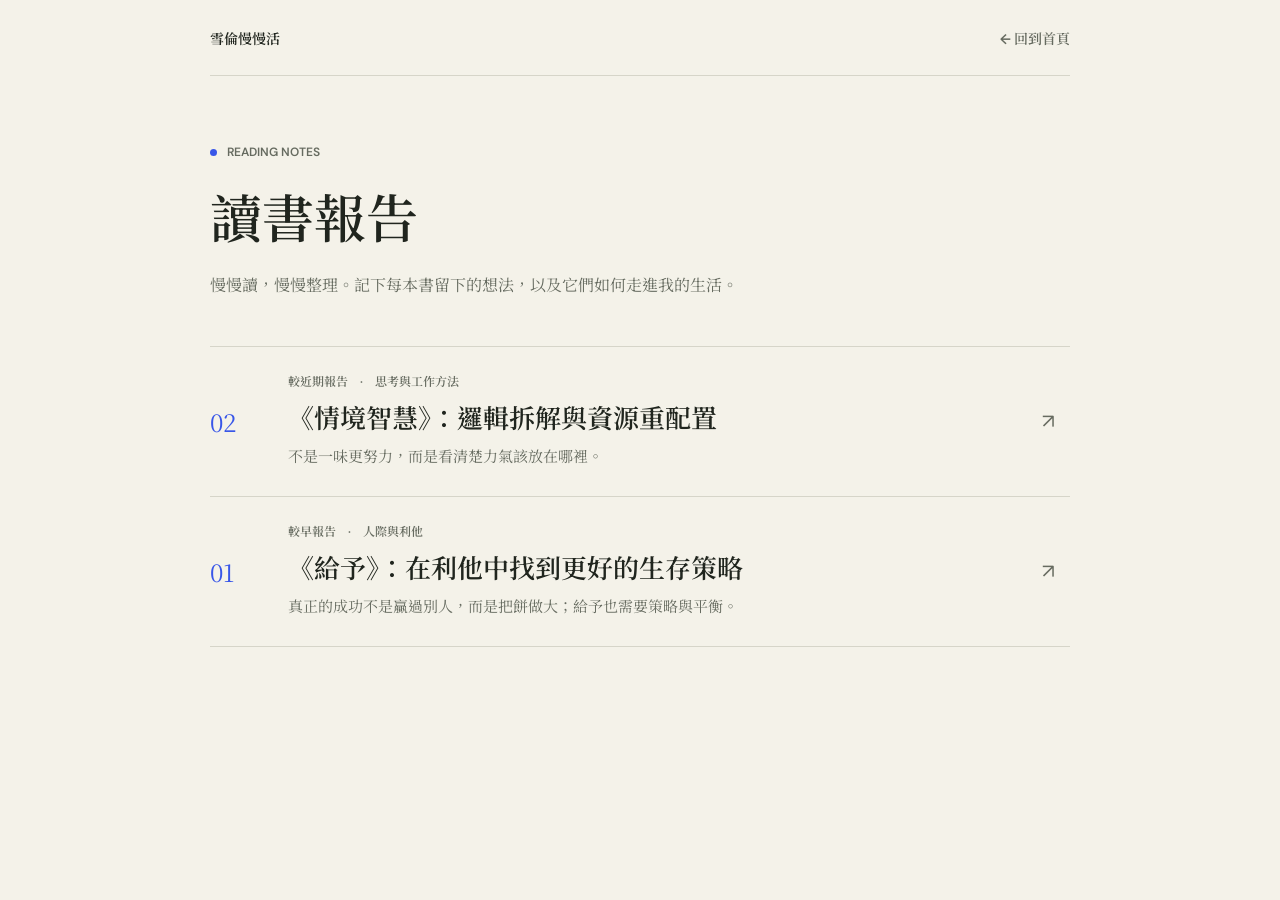
==== reading/index.html @ 07fc2574 "Add Give and Take reading report" ====
<!doctype html>
<html lang="zh-Hant">
<head>
  <meta charset="utf-8">
  <meta name="viewport" content="width=device-width, initial-scale=1">
  <meta name="theme-color" content="#f4f2e9">
  <meta name="description" content="雪倫慢慢活的讀書報告與閱讀筆記。">
  <title>讀書報告 — 雪倫慢慢活</title>
  <link rel="preconnect" href="https://fonts.googleapis.com">
  <link rel="preconnect" href="https://fonts.gstatic.com" crossorigin>
  <link href="https://fonts.googleapis.com/css2?family=DM+Sans:wght@400;500;600;700&family=Noto+Serif+TC:wght@400;500;600;700;900&display=swap" rel="stylesheet">
  <link rel="stylesheet" href="reading.css">
</head>
<body>
  <header class="topbar shell">
    <a class="wordmark" href="../">雪倫慢慢活</a>
    <a class="back-link" href="../#topics">← 回到首頁</a>
  </header>

  <main id="reports" class="shell">
    <header>
      <p class="eyebrow">READING NOTES</p>
      <h1>讀書報告</h1>
      <p class="deck">慢慢讀，慢慢整理。記下每本書留下的想法，以及它們如何走進我的生活。</p>
    </header>

    <nav class="report-list" aria-label="讀書報告列表">
      <a class="report-row" href="./contextual-intelligence/">
        <span class="report-number" aria-hidden="true">02</span>
        <span>
          <span class="report-meta">較近期報告　·　思考與工作方法</span>
          <span class="report-title">《情境智慧》：邏輯拆解與資源重配置</span>
          <span class="report-summary">不是一味更努力，而是看清楚力氣該放在哪裡。</span>
        </span>
        <span class="report-arrow" aria-hidden="true">↗</span>
      </a>
      <a class="report-row" href="./give-and-take/">
        <span class="report-number" aria-hidden="true">01</span>
        <span>
          <span class="report-meta">較早報告　·　人際與利他</span>
          <span class="report-title">《給予》：在利他中找到更好的生存策略</span>
          <span class="report-summary">真正的成功不是贏過別人，而是把餅做大；給予也需要策略與平衡。</span>
        </span>
        <span class="report-arrow" aria-hidden="true">↗</span>
      </a>
    </nav>
  </main>
</body>
</html>
---- reading/reading.css ----
:root {
  color-scheme: light;
  --paper: #f4f2e9;
  --ink: #20251e;
  --muted: #666b60;
  --line: #d6d5c9;
  --green: #c8ef67;
  --blue: #3856e8;
  --serif: "Noto Serif TC", Georgia, serif;
  --sans: "DM Sans", "Noto Serif TC", sans-serif;
}

* { box-sizing: border-box; }
html { scroll-behavior: smooth; }

body {
  margin: 0;
  background-color: var(--paper);
  background-image: radial-gradient(#20251e12 0.65px, transparent 0.65px);
  background-size: 6px 6px;
  color: var(--ink);
  font-family: var(--sans);
  -webkit-font-smoothing: antialiased;
}

a { color: inherit; }

.shell {
  width: min(860px, calc(100% - 48px));
  margin-inline: auto;
}

.topbar {
  min-height: 76px;
  display: flex;
  align-items: center;
  justify-content: space-between;
  border-bottom: 1px solid var(--line);
}

.wordmark, .back-link {
  font-size: 14px;
  font-weight: 600;
  text-decoration: none;
}

.back-link { color: var(--muted); }
.back-link:hover, .article-footer a:hover, .report-row:hover .report-arrow { color: var(--blue); }

main { padding-block: 68px 90px; }
h1, h2, p { margin-top: 0; }

.eyebrow {
  display: flex;
  align-items: center;
  gap: 10px;
  margin: 0 0 18px;
  color: var(--muted);
  font-size: 12px;
  font-weight: 600;
}

.eyebrow::before {
  width: 7px;
  height: 7px;
  flex: 0 0 auto;
  border-radius: 50%;
  background: var(--blue);
  content: "";
}

h1 {
  max-width: 760px;
  margin-bottom: 18px;
  font-family: var(--serif);
  font-size: clamp(32px, 6vw, 52px);
  font-weight: 600;
  line-height: 1.45;
}

.deck {
  max-width: 700px;
  margin-bottom: 44px;
  color: var(--muted);
  font-size: 16px;
  line-height: 1.9;
}

.article-body {
  display: grid;
  gap: 28px;
  color: #393e36;
  font-size: 15px;
  line-height: 2;
}

.article-body p { margin: 0; }

.article-point h2 {
  margin: 0 0 12px;
  color: var(--ink);
  font-family: var(--serif);
  font-size: clamp(20px, 3vw, 25px);
  font-weight: 600;
  line-height: 1.6;
}

.article-point p + p { margin-top: 14px; }

.article-point ul {
  display: grid;
  gap: 12px;
  margin: 14px 0 0;
  padding-left: 1.35em;
}

.article-point li { padding-left: 4px; }
.article-point li::marker { color: var(--blue); }

.callout {
  padding: 22px 26px;
  border-left: 3px solid var(--green);
  background: #e9e9dc;
  color: var(--ink);
  font-family: var(--serif);
  font-size: 17px;
  line-height: 1.9;
}

.article-footer {
  margin-top: 48px;
  padding-top: 22px;
  border-top: 1px solid var(--line);
}

.article-footer a {
  display: inline-flex;
  align-items: center;
  gap: 10px;
  font-size: 14px;
  font-weight: 600;
  text-decoration: none;
}

.report-list {
  margin-top: 36px;
  border-top: 1px solid var(--line);
}

.report-row {
  display: grid;
  grid-template-columns: 58px minmax(0, 1fr) 28px;
  align-items: center;
  gap: 20px;
  padding-block: 25px;
  border-bottom: 1px solid var(--line);
  text-decoration: none;
}

.report-number {
  color: var(--blue);
  font-family: var(--serif);
  font-size: 24px;
}

.report-meta {
  display: block;
  margin: 0 0 7px;
  color: var(--muted);
  font-size: 12px;
  font-weight: 600;
}

.report-title {
  display: block;
  margin: 0 0 8px;
  font-family: var(--serif);
  font-size: clamp(20px, 3vw, 26px);
  font-weight: 600;
  line-height: 1.5;
}

.report-summary {
  display: block;
  max-width: 640px;
  margin: 0;
  color: var(--muted);
  font-size: 15px;
  line-height: 1.8;
}

.report-arrow {
  color: var(--muted);
  font-size: 20px;
  transition: color 160ms ease, transform 160ms ease;
}

.report-row:hover .report-arrow { transform: translate(2px, -2px); }

@media (max-width: 560px) {
  .shell { width: calc(100% - 36px); }
  .topbar { min-height: 66px; gap: 14px; }
  .wordmark, .back-link { font-size: 13px; }
  main { padding-block: 46px 64px; }
  .deck { margin-bottom: 32px; font-size: 15px; }
  .article-body { gap: 23px; font-size: 14px; }
  .callout { padding: 17px 18px; font-size: 15px; }
  .report-list { margin-top: 26px; }
  .report-row { grid-template-columns: 32px minmax(0, 1fr) 20px; gap: 12px; padding-block: 20px; }
  .report-number { font-size: 18px; }
  .report-title { font-size: 20px; }
  .report-summary { font-size: 14px; }
}

@media (prefers-reduced-motion: reduce) {
  html { scroll-behavior: auto; }
}
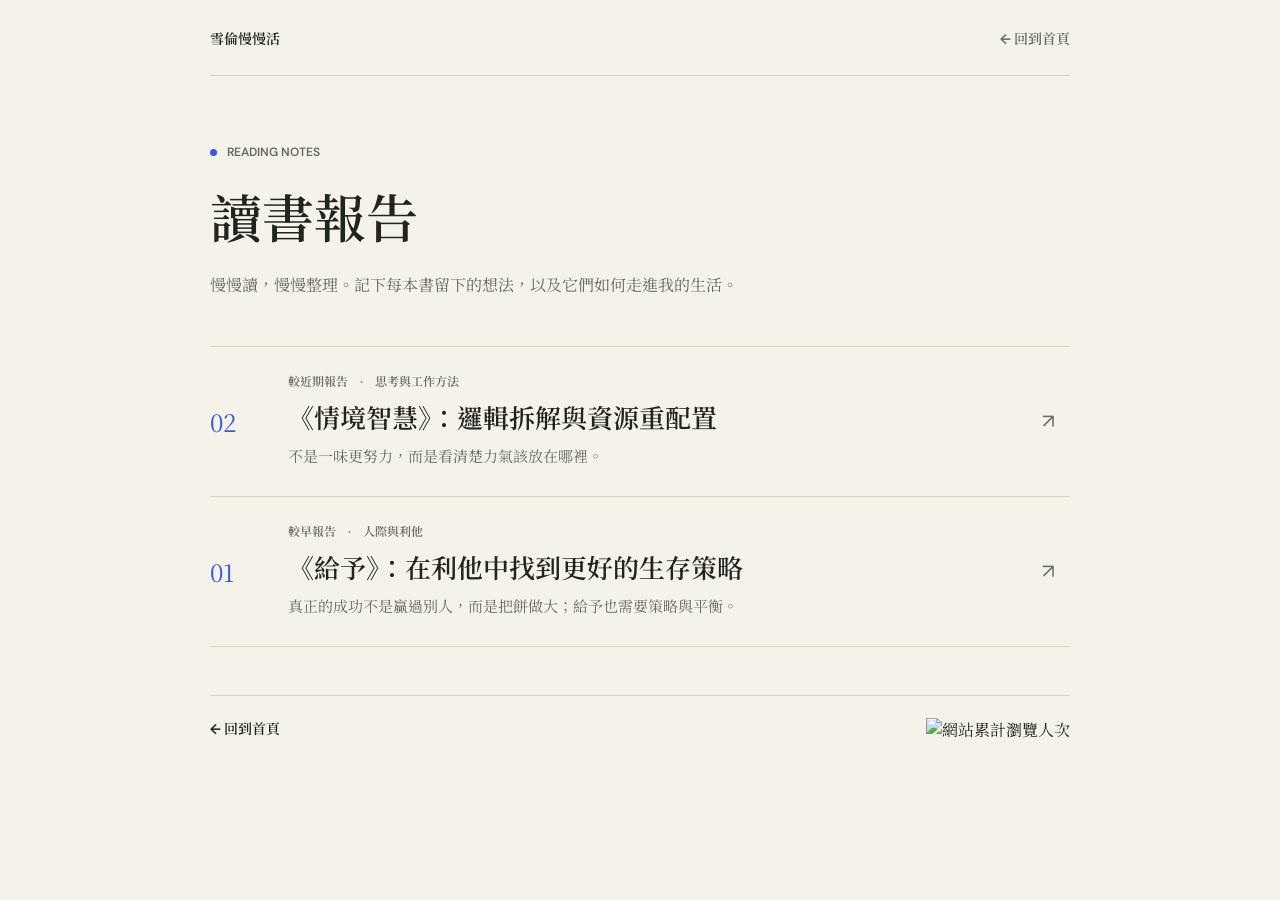
==== commit 3267b3dd: "Add visible site visitor counter" ====
--- a/reading/index.html
+++ b/reading/index.html
@@ -6,6 +6,13 @@
   <meta name="theme-color" content="#f4f2e9">
   <meta name="description" content="雪倫慢慢活的讀書報告與閱讀筆記。">
   <title>讀書報告 — 雪倫慢慢活</title>
+  <script async src="https://www.googletagmanager.com/gtag/js?id=G-12SRF2G3FM"></script>
+  <script>
+    window.dataLayer = window.dataLayer || [];
+    function gtag(){dataLayer.push(arguments);}
+    gtag('js', new Date());
+    gtag('config', 'G-12SRF2G3FM');
+  </script>
   <link rel="preconnect" href="https://fonts.googleapis.com">
   <link rel="preconnect" href="https://fonts.gstatic.com" crossorigin>
   <link href="https://fonts.googleapis.com/css2?family=DM+Sans:wght@400;500;600;700&family=Noto+Serif+TC:wght@400;500;600;700;900&display=swap" rel="stylesheet">
@@ -44,6 +51,13 @@
         <span class="report-arrow" aria-hidden="true">↗</span>
       </a>
     </nav>
+
+    <footer class="article-footer">
+      <a href="../">← 回到首頁</a>
+      <span class="visitor-count">
+        <img src="https://visitor-badge.laobi.icu/badge?page_id=sharon-slowly-lives-personal-website&amp;left_text=%E7%80%8F%E8%A6%BD%E4%BA%BA%E6%AC%A1&amp;left_color=%2320251e&amp;right_color=%23c8ef67" alt="網站累計瀏覽人次" referrerpolicy="no-referrer">
+      </span>
+    </footer>
   </main>
 </body>
 </html>
--- a/reading/reading.css
+++ b/reading/reading.css
@@ -128,9 +128,19 @@
 }
 
 .article-footer {
+  display: flex;
+  align-items: center;
+  justify-content: space-between;
+  gap: 16px;
   margin-top: 48px;
   padding-top: 22px;
   border-top: 1px solid var(--line);
+}
+
+.visitor-count img {
+  display: block;
+  width: auto;
+  height: 20px;
 }
 
 .article-footer a {
@@ -205,6 +215,7 @@
   .deck { margin-bottom: 32px; font-size: 15px; }
   .article-body { gap: 23px; font-size: 14px; }
   .callout { padding: 17px 18px; font-size: 15px; }
+  .article-footer { flex-wrap: wrap; }
   .report-list { margin-top: 26px; }
   .report-row { grid-template-columns: 32px minmax(0, 1fr) 20px; gap: 12px; padding-block: 20px; }
   .report-number { font-size: 18px; }
